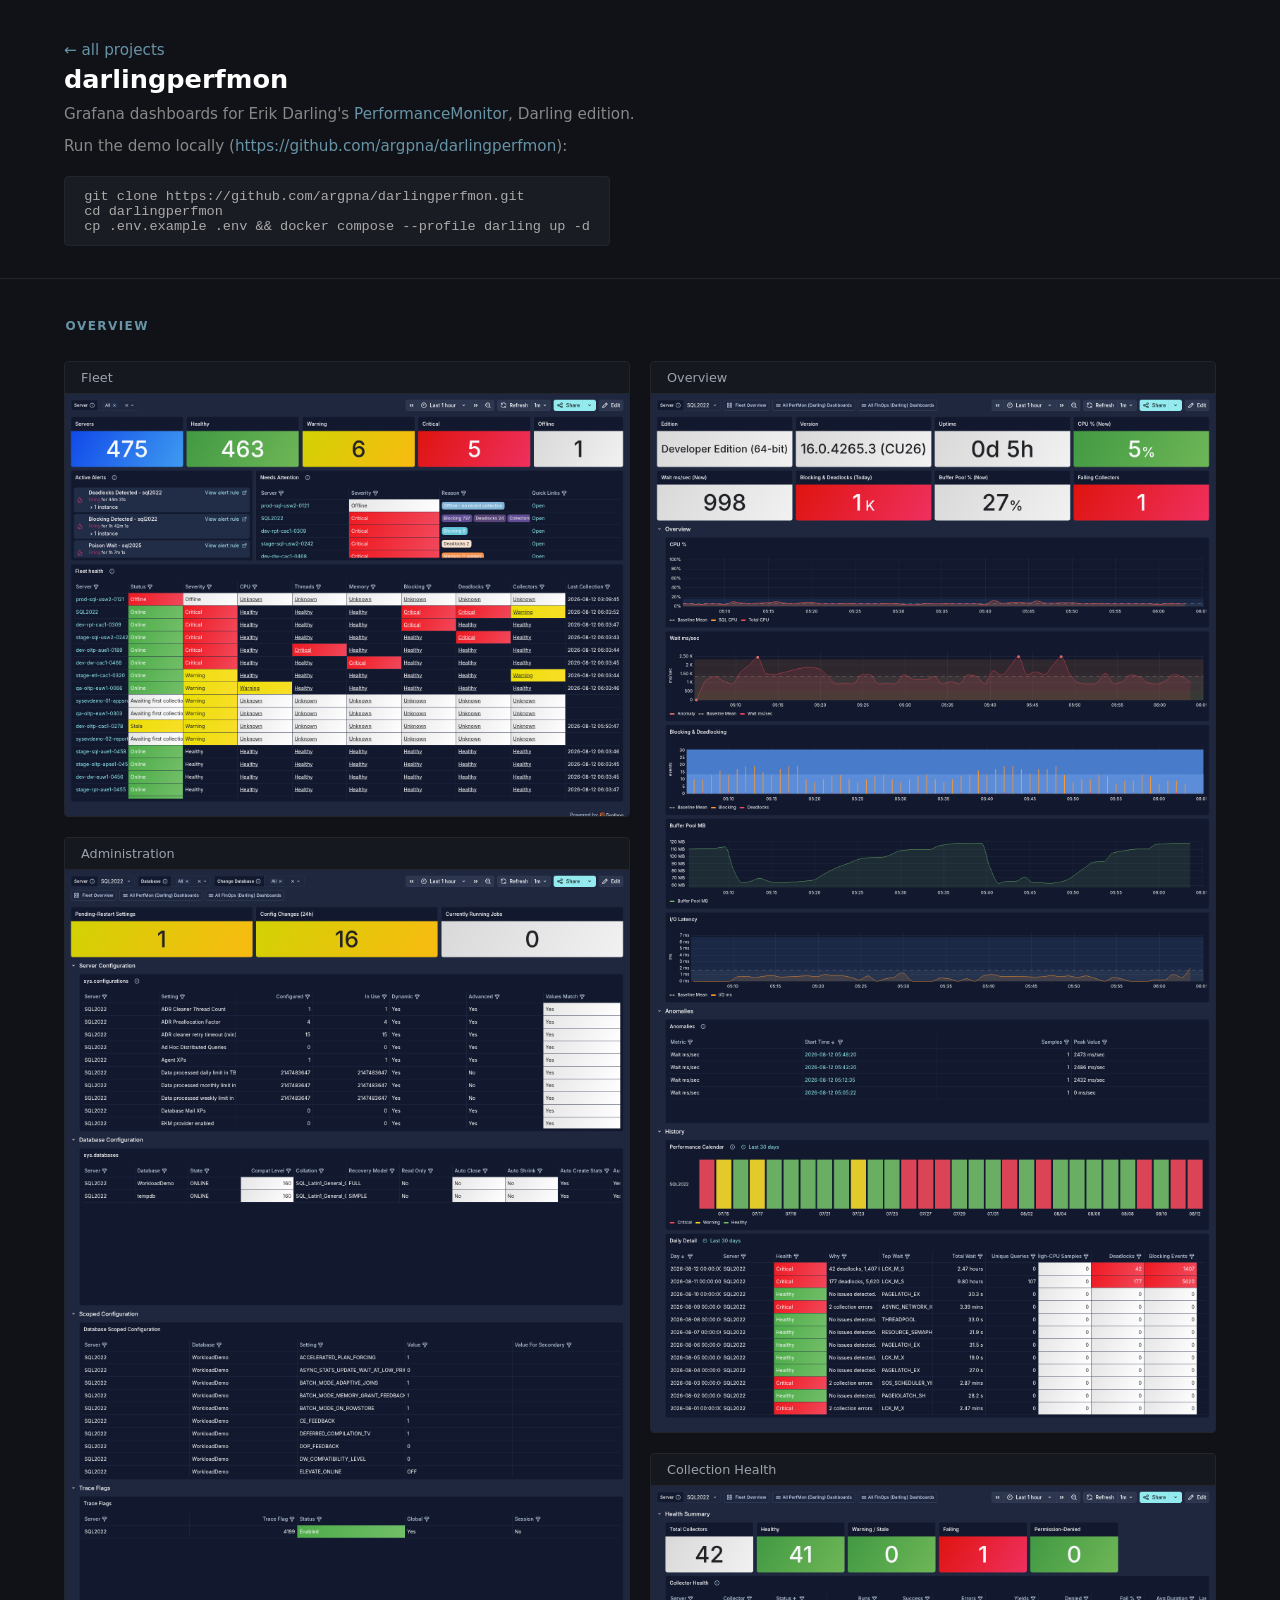
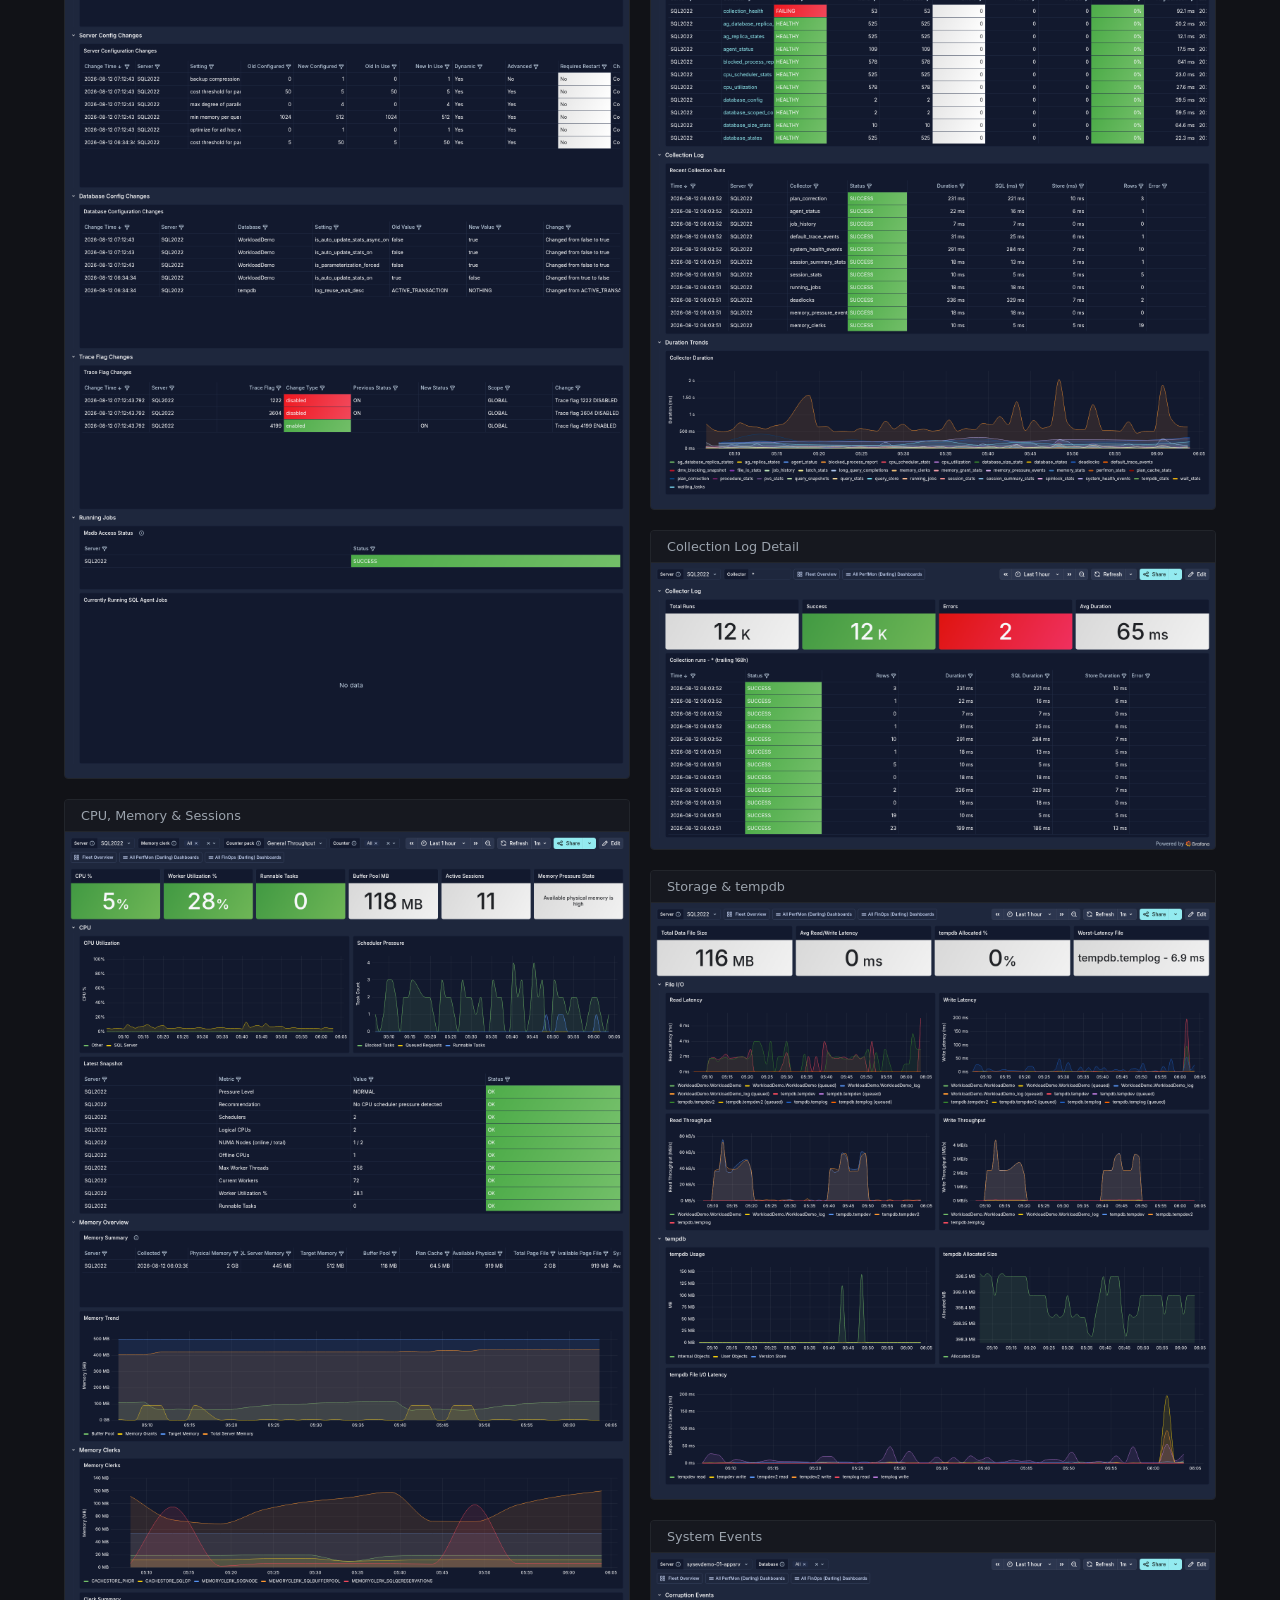
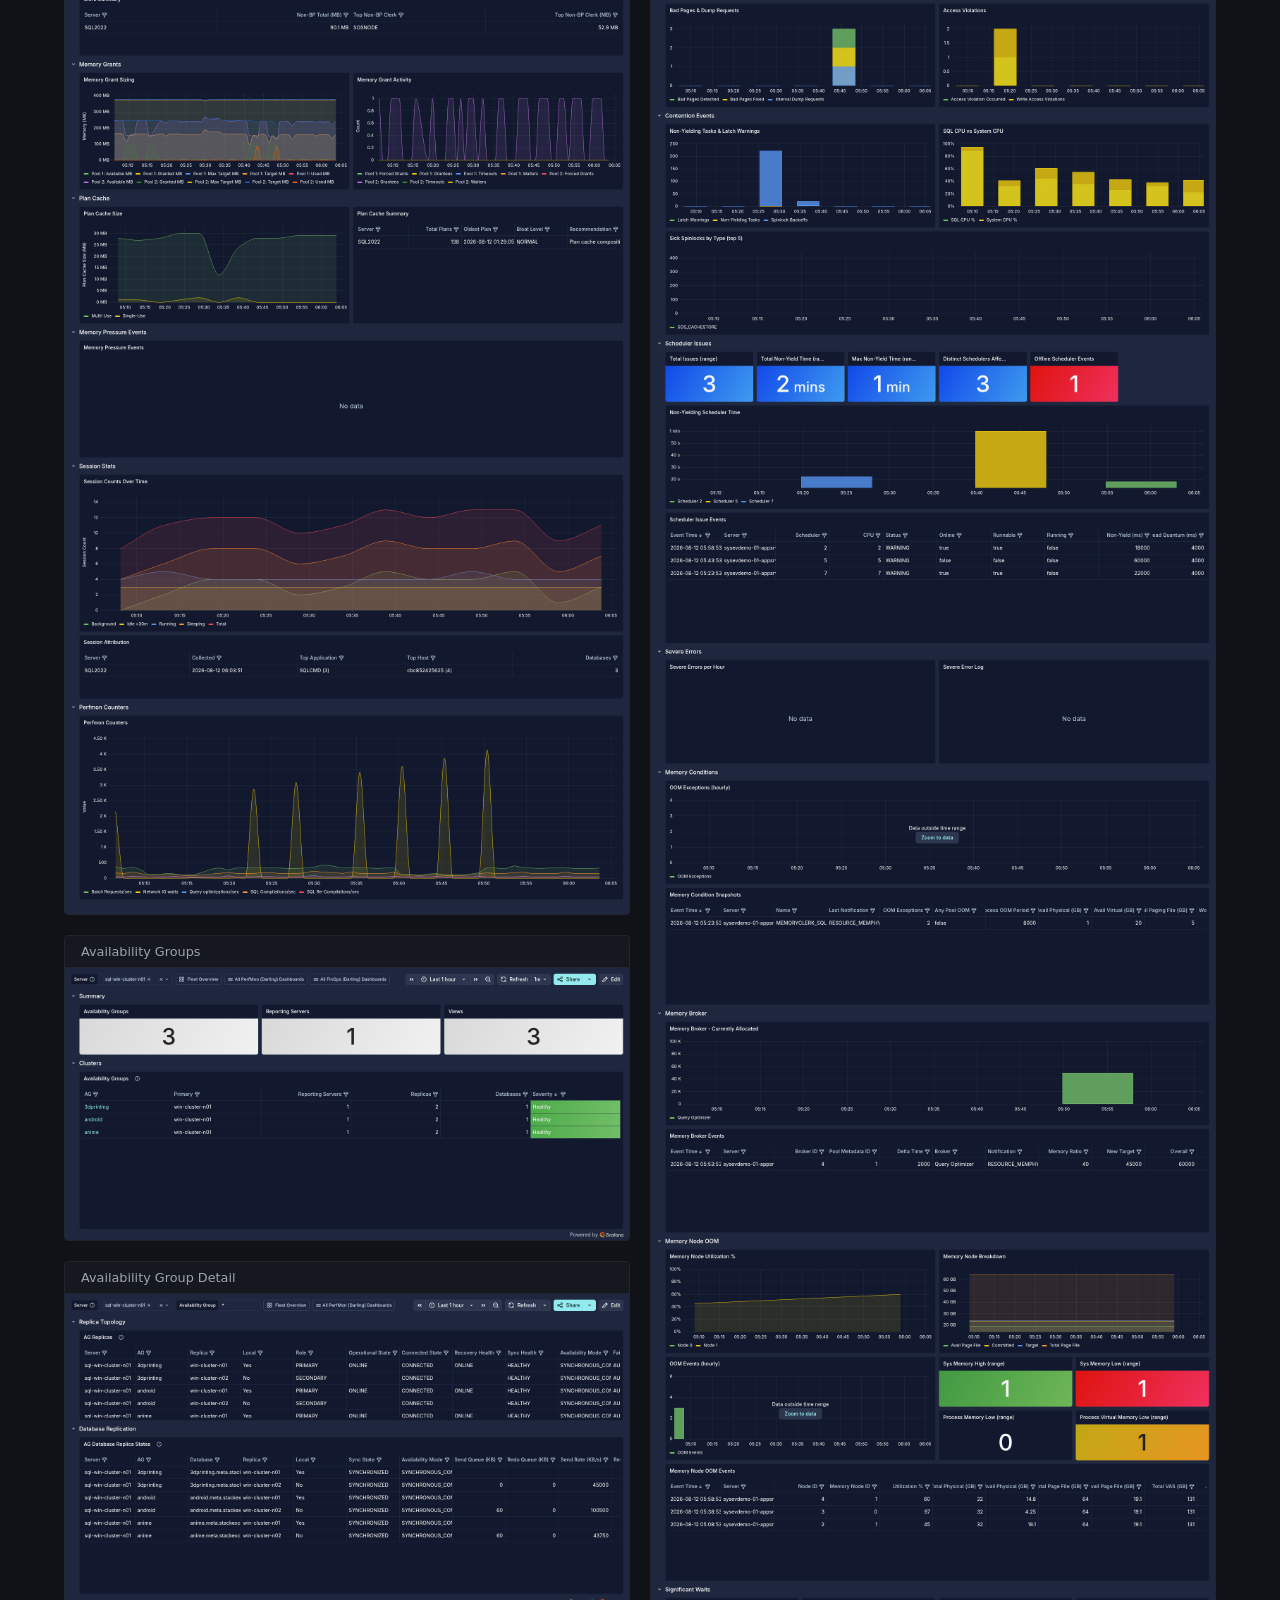
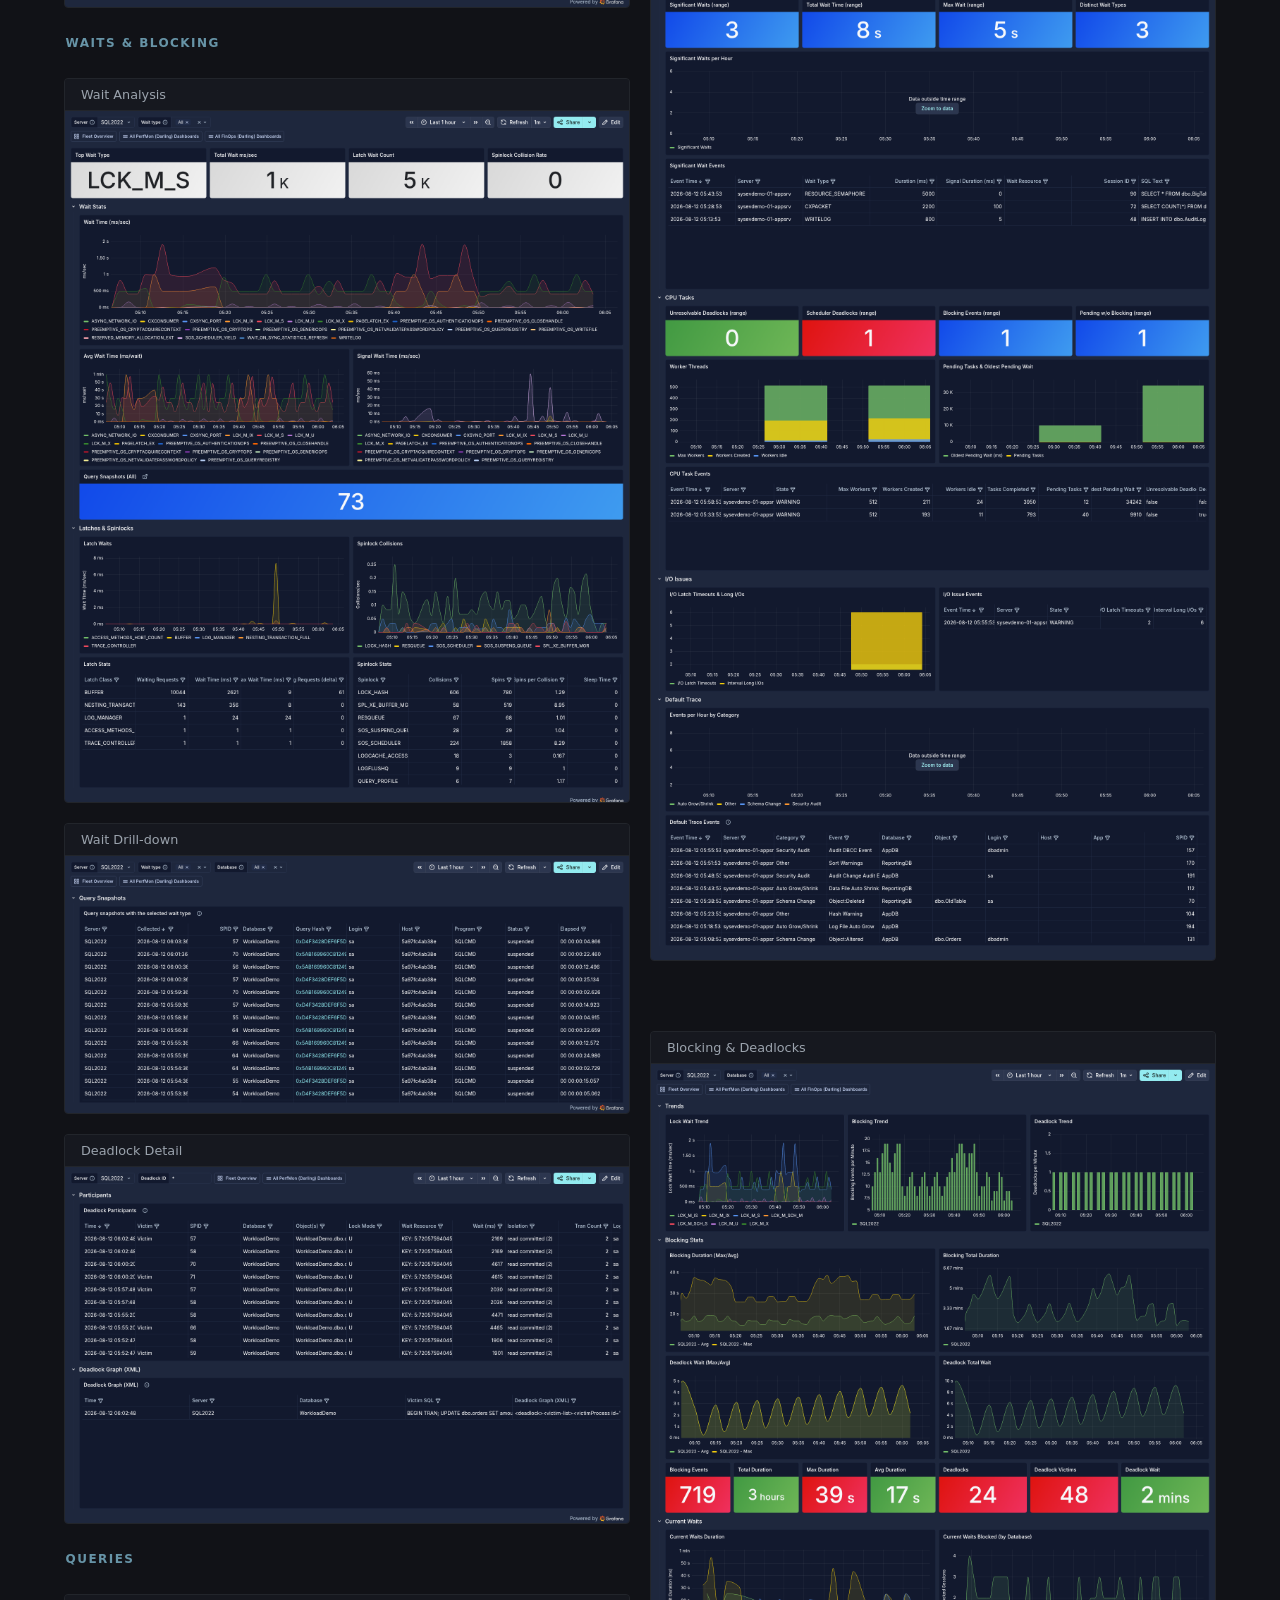
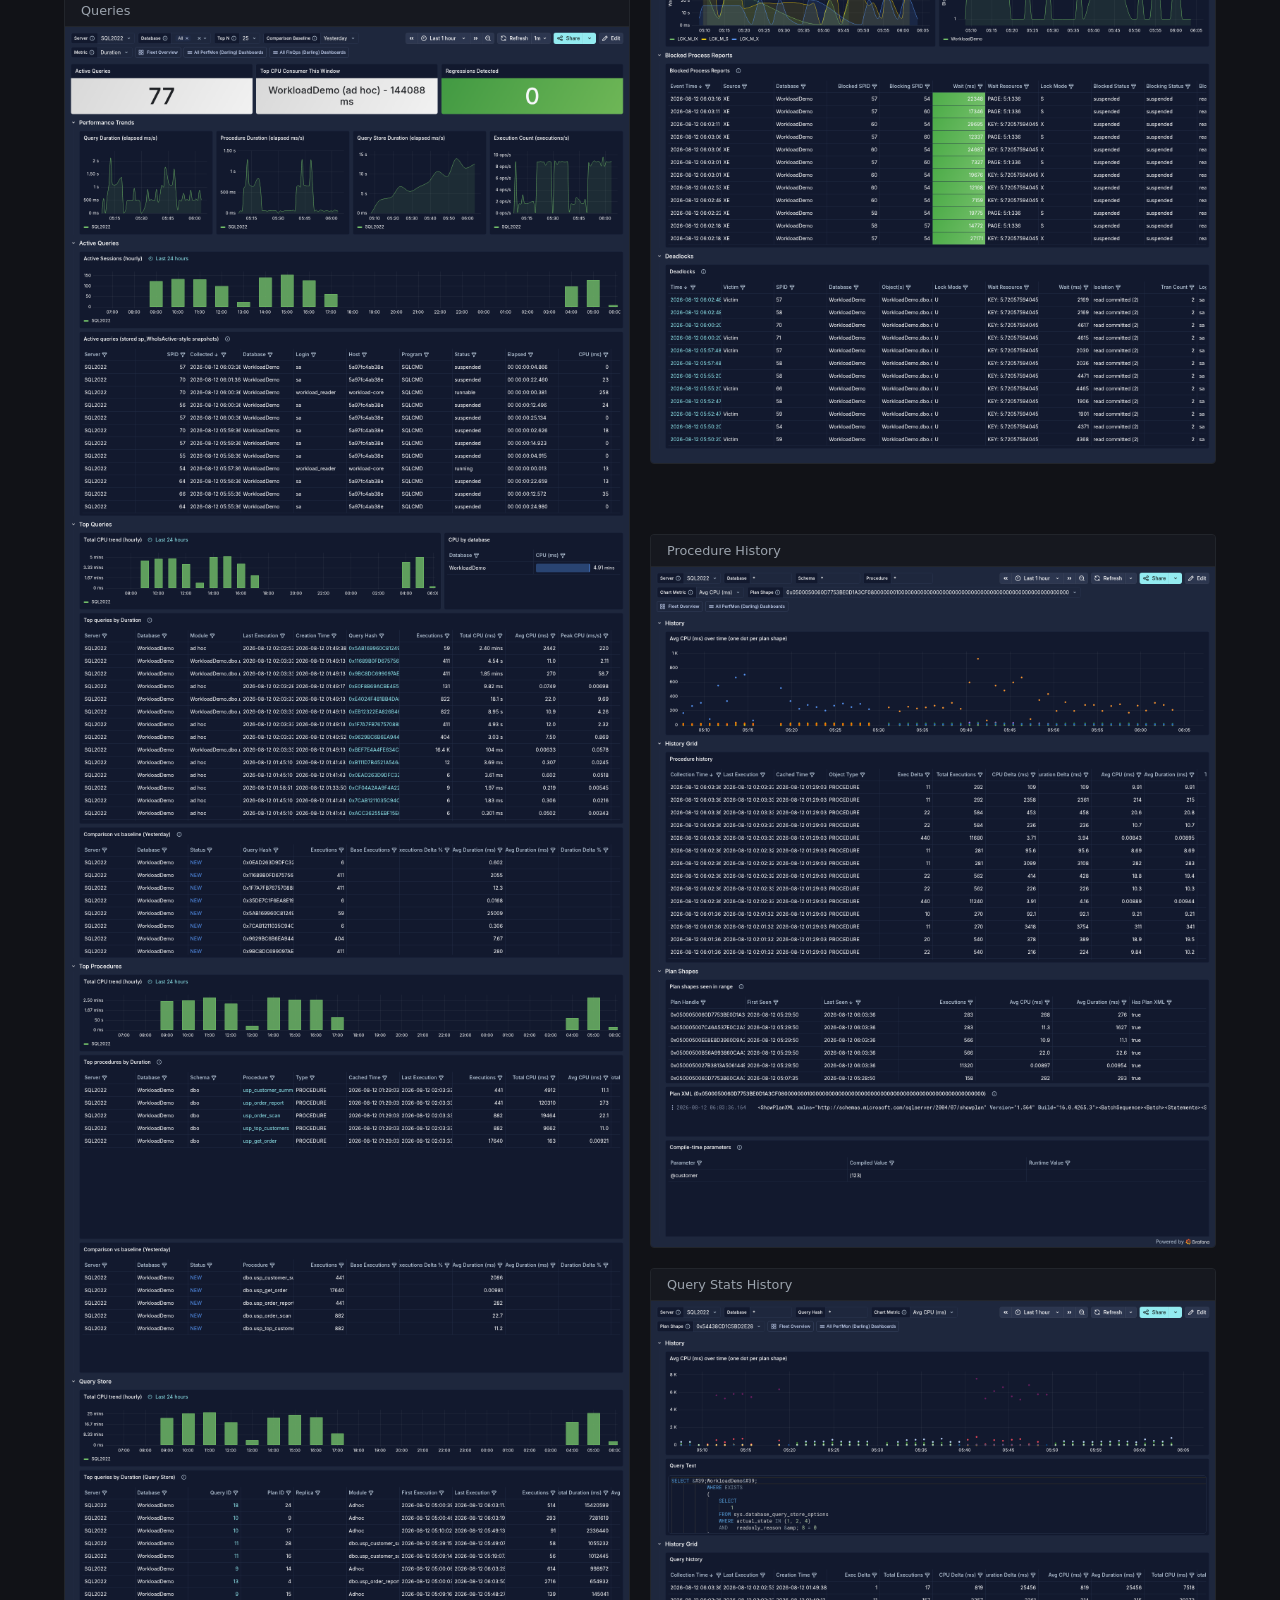
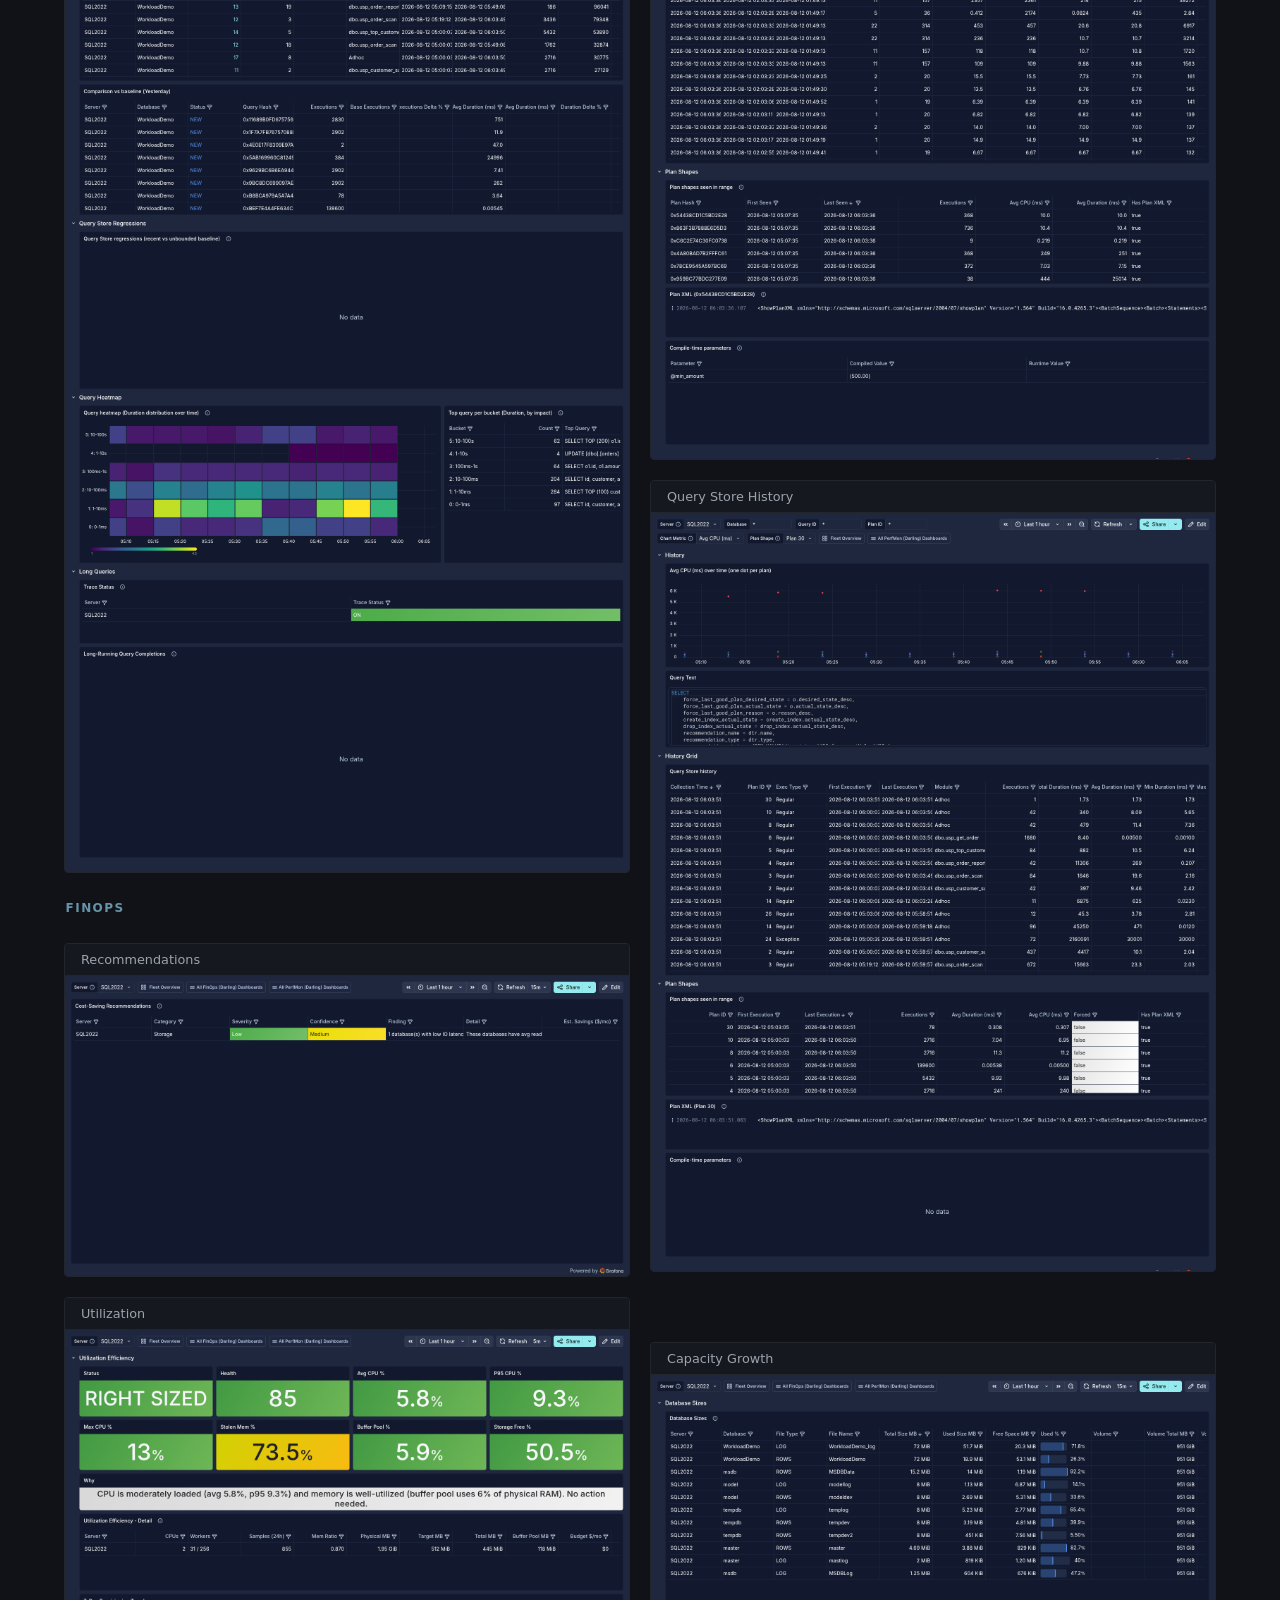
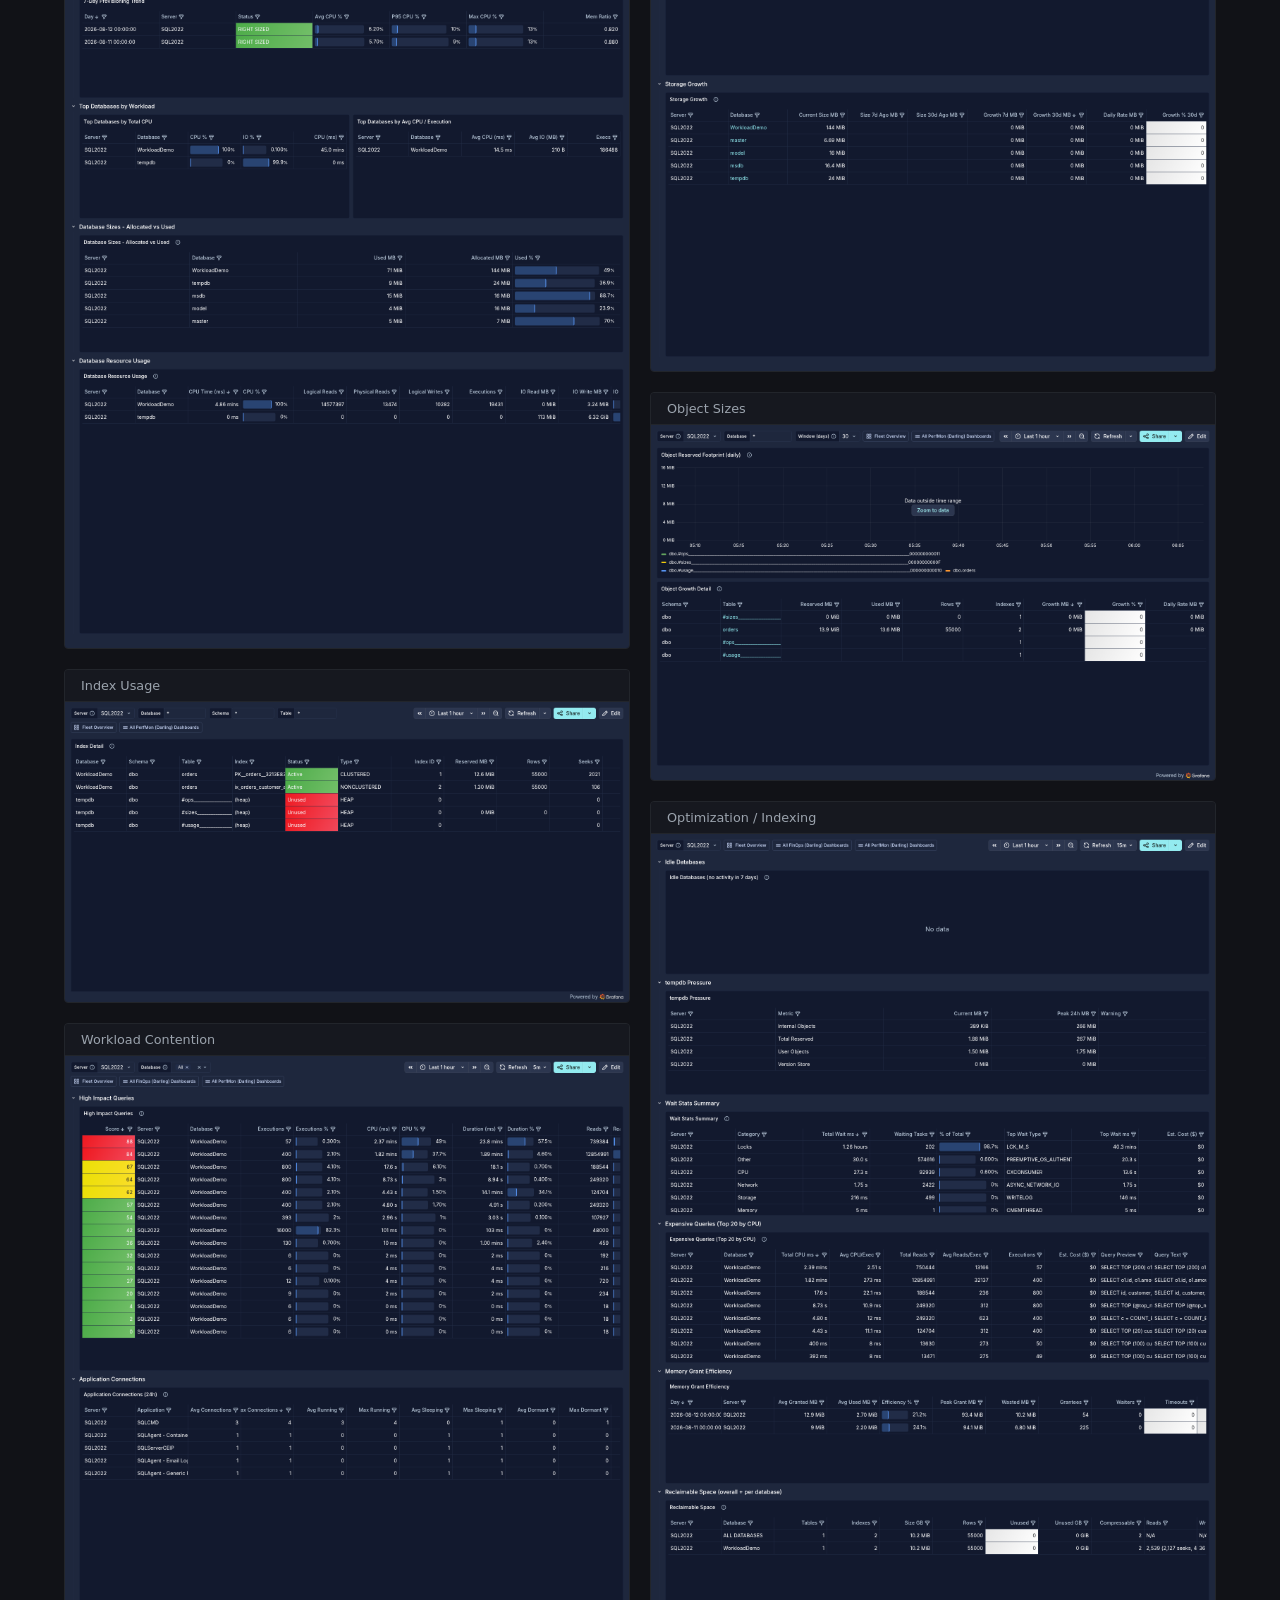
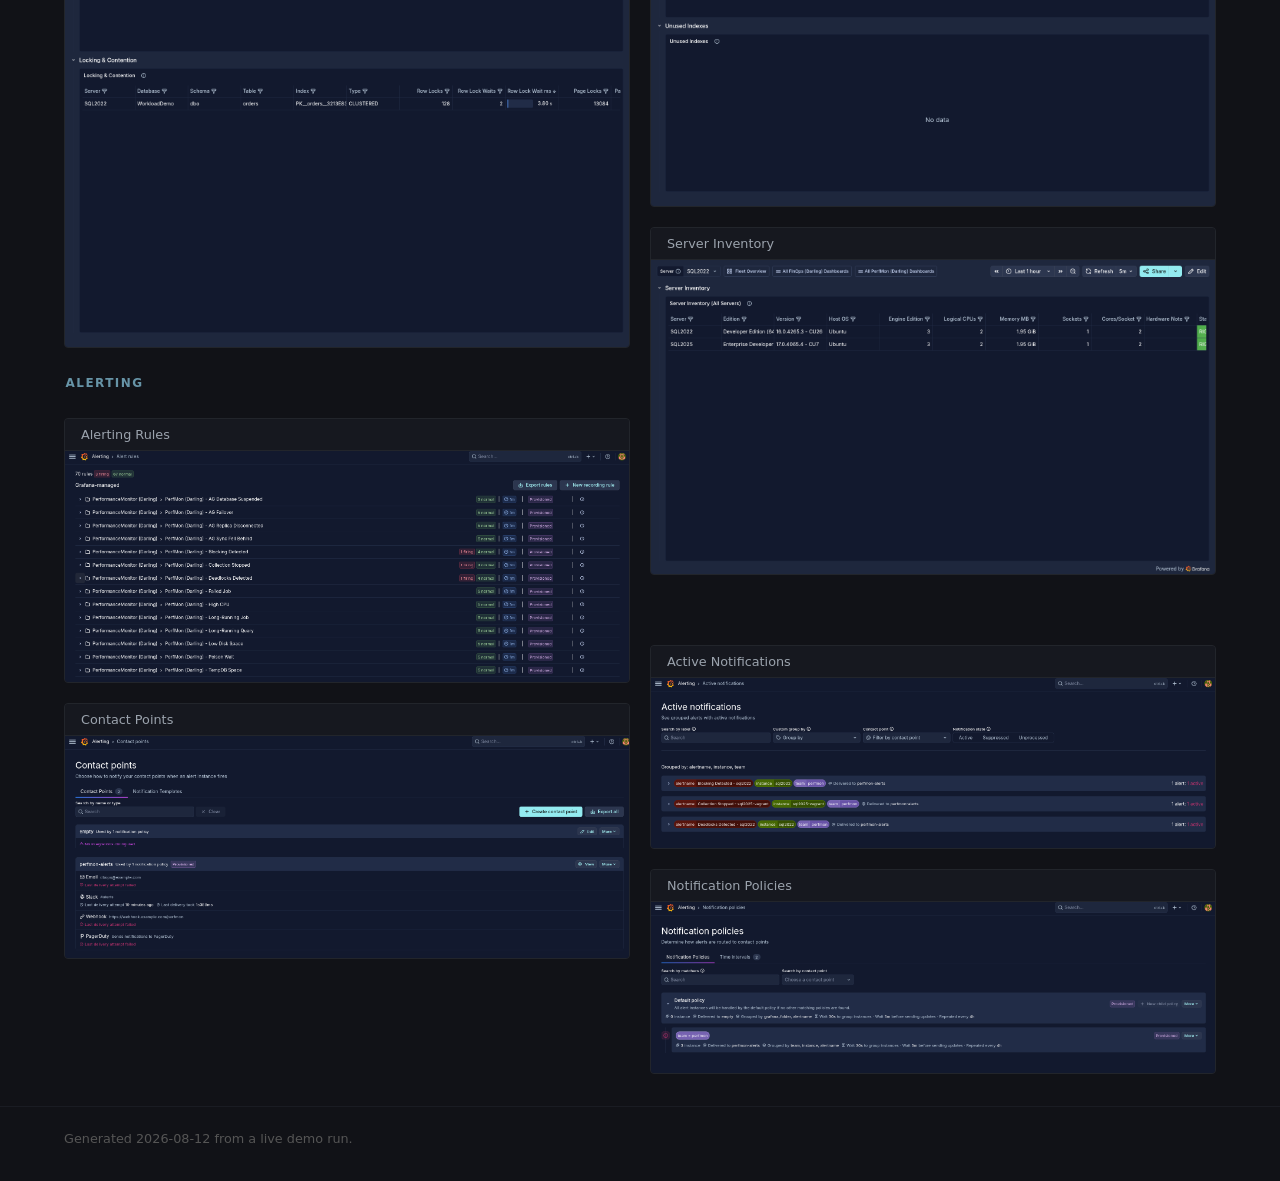
==== projects/darlingperfmon/index.html @ da2482ff "gallery 2026-08-12 10:16:53" ====
<!DOCTYPE html>
<html lang="en">
<head>
<meta charset="UTF-8">
<meta name="viewport" content="width=device-width, initial-scale=1">
<title>darlingperfmon - Dashboard Gallery</title>
<link rel="stylesheet" href="../../style.css">
</head>
<body>
<header>
  <p><a href="../../index.html">&larr; all projects</a></p>
  <h1>darlingperfmon</h1>
  <p>Grafana dashboards for Erik Darling's <a href="https://github.com/erikdarlingdata/PerformanceMonitor">PerformanceMonitor</a>, Darling edition.</p>
  <p>Run the demo locally (<a href="https://github.com/argpna/darlingperfmon">https://github.com/argpna/darlingperfmon</a>):</p>
  <div class="howto">git clone https://github.com/argpna/darlingperfmon.git<br>cd darlingperfmon<br>cp .env.example .env && docker compose --profile darling up -d</div>
</header>

<section><div class="masonry">
<div class="section-header flow-item">Overview</div>
<div class="card flow-item"><div class="card-title">Fleet</div><img src="screenshots/darling-fleet.png" alt="Fleet" loading="lazy" style="aspect-ratio:1600/1198"></div>
<div class="card flow-item"><div class="card-title">Overview</div><img src="screenshots/darling-overview.png" alt="Overview" loading="lazy" style="aspect-ratio:1600/2946"></div>
<div class="card flow-item"><div class="card-title">Administration</div><img src="screenshots/darling-administration.png" alt="Administration" loading="lazy" style="aspect-ratio:1600/4278"></div>
<div class="card flow-item"><div class="card-title">Collection Health</div><img src="screenshots/darling-collection-health.png" alt="Collection Health" loading="lazy" style="aspect-ratio:1600/1768"></div>
<div class="card flow-item"><div class="card-title">Collection Log Detail</div><img src="screenshots/darling-collection-log-detail.png" alt="Collection Log Detail" loading="lazy" style="aspect-ratio:1600/810"></div>
<div class="card flow-item"><div class="card-title">CPU, Memory & Sessions</div><img src="screenshots/darling-cpu-memory-sessions.png" alt="CPU, Memory & Sessions" loading="lazy" style="aspect-ratio:1600/4772"></div>
<div class="card flow-item"><div class="card-title">Storage & tempdb</div><img src="screenshots/darling-storage-tempdb.png" alt="Storage & tempdb" loading="lazy" style="aspect-ratio:1600/1692"></div>
<div class="card flow-item"><div class="card-title">System Events</div><img src="screenshots/darling-system-events.png" alt="System Events" loading="lazy" style="aspect-ratio:1600/7394"></div>
<div class="card flow-item"><div class="card-title">Availability Groups</div><img src="screenshots/darling-availability-groups.png" alt="Availability Groups" loading="lazy" style="aspect-ratio:1600/770"></div>
<div class="card flow-item"><div class="card-title">Availability Group Detail</div><img src="screenshots/darling-availability-group-detail.png" alt="Availability Group Detail" loading="lazy" style="aspect-ratio:1600/890"></div>
<div class="section-header flow-item">Waits & Blocking</div>
<div class="card flow-item"><div class="card-title">Wait Analysis</div><img src="screenshots/darling-wait-analysis.png" alt="Wait Analysis" loading="lazy" style="aspect-ratio:1600/1960"></div>
<div class="card flow-item"><div class="card-title">Wait Drill-down</div><img src="screenshots/darling-wait-drill-down.png" alt="Wait Drill-down" loading="lazy" style="aspect-ratio:1600/730"></div>
<div class="card flow-item"><div class="card-title">Blocking & Deadlocks</div><img src="screenshots/darling-blocking-deadlocks.png" alt="Blocking & Deadlocks" loading="lazy" style="aspect-ratio:1600/2834"></div>
<div class="card flow-item"><div class="card-title">Deadlock Detail</div><img src="screenshots/darling-deadlock-detail.png" alt="Deadlock Detail" loading="lazy" style="aspect-ratio:1600/1008"></div>
<div class="section-header flow-item">Queries</div>
<div class="card flow-item"><div class="card-title">Queries</div><img src="screenshots/darling-queries.png" alt="Queries" loading="lazy" style="aspect-ratio:1600/6938"></div>
<div class="card flow-item"><div class="card-title">Procedure History</div><img src="screenshots/darling-procedure-history.png" alt="Procedure History" loading="lazy" style="aspect-ratio:1600/1930"></div>
<div class="card flow-item"><div class="card-title">Query Stats History</div><img src="screenshots/darling-query-stats-history.png" alt="Query Stats History" loading="lazy" style="aspect-ratio:1600/2150"></div>
<div class="card flow-item"><div class="card-title">Query Store History</div><img src="screenshots/darling-query-store-history.png" alt="Query Store History" loading="lazy" style="aspect-ratio:1600/2150"></div>
<div class="section-header flow-item">FinOps</div>
<div class="card flow-item"><div class="card-title">Recommendations</div><img src="screenshots/darling-finops-recommendations.png" alt="Recommendations" loading="lazy" style="aspect-ratio:1600/850"></div>
<div class="card flow-item"><div class="card-title">Utilization</div><img src="screenshots/darling-finops-utilization.png" alt="Utilization" loading="lazy" style="aspect-ratio:1600/2604"></div>
<div class="card flow-item"><div class="card-title">Capacity Growth</div><img src="screenshots/darling-finops-capacity-growth.png" alt="Capacity Growth" loading="lazy" style="aspect-ratio:1600/1692"></div>
<div class="card flow-item"><div class="card-title">Object Sizes</div><img src="screenshots/darling-finops-object-sizes.png" alt="Object Sizes" loading="lazy" style="aspect-ratio:1600/1008"></div>
<div class="card flow-item"><div class="card-title">Index Usage</div><img src="screenshots/darling-finops-index-usage.png" alt="Index Usage" loading="lazy" style="aspect-ratio:1600/850"></div>
<div class="card flow-item"><div class="card-title">Optimization / Indexing</div><img src="screenshots/darling-finops-optimization-indexing.png" alt="Optimization / Indexing" loading="lazy" style="aspect-ratio:1600/2756"></div>
<div class="card flow-item"><div class="card-title">Workload Contention</div><img src="screenshots/darling-finops-workload-contention.png" alt="Workload Contention" loading="lazy" style="aspect-ratio:1600/2530"></div>
<div class="card flow-item"><div class="card-title">Server Inventory</div><img src="screenshots/darling-finops-server-inventory.png" alt="Server Inventory" loading="lazy" style="aspect-ratio:1600/890"></div>
<div class="section-header flow-item">Alerting</div>
<div class="card flow-item"><div class="card-title">Alerting Rules</div><img src="screenshots/page-alert-rules.png" alt="Alerting Rules" loading="lazy" style="aspect-ratio:1917/785"></div>
<div class="card flow-item"><div class="card-title">Active Notifications</div><img src="screenshots/page-active-notifications.png" alt="Active Notifications" loading="lazy" style="aspect-ratio:1916/580"></div>
<div class="card flow-item"><div class="card-title">Contact Points</div><img src="screenshots/page-contact-points.png" alt="Contact Points" loading="lazy" style="aspect-ratio:1903/747"></div>
<div class="card flow-item"><div class="card-title">Notification Policies</div><img src="screenshots/page-notification-policies.png" alt="Notification Policies" loading="lazy" style="aspect-ratio:1916/580"></div>
</div></section>

<footer>Generated 2026-08-12 from a live demo run.</footer>
<script src="../../gallery.js" defer></script>
</body>
</html>
---- style.css ----
*, *::before, *::after { box-sizing: border-box; }

body {
  background: #111217;
  color: #d0d0d0;
  font-family: Inter, system-ui, -apple-system, sans-serif;
  margin: 0;
  padding: 0;
}

header {
  padding: 2rem 4rem;
  border-bottom: 1px solid #22252b;
}
header h1 {
  margin: 0 0 .5rem;
  font-size: 1.6rem;
  color: #fff;
  font-weight: 600;
}
header p {
  margin: .4rem 0 0;
  max-width: 64ch;
  line-height: 1.7;
  color: #888;
  font-size: .95rem;
}
header a { color: #6794a7; text-decoration: none; }
header a:hover { text-decoration: underline; }

.howto {
  background: #1a1c23;
  border: 1px solid #22252b;
  border-radius: 4px;
  padding: .7rem 1.2rem;
  font-family: ui-monospace, monospace;
  font-size: .85rem;
  color: #aaa;
  display: inline-block;
  margin-top: 1rem;
}

section {
  padding: 2rem 4rem;
  border-bottom: 1px solid #1a1c23;
}
section:last-of-type { border-bottom: none; }

.grid {
  display: flex;
  flex-wrap: wrap;
  gap: 1.25rem;
}
.grid .card { flex: 1 1 320px; }

.masonry {
  display: flex;
  flex-direction: column;
  gap: 1.25rem;
}
.masonry.masonry-ready {
  flex-direction: row;
  align-items: flex-start;
}
.masonry-col {
  flex: 1 1 0;
  min-width: 0;
  display: flex;
  flex-direction: column;
  gap: 1.25rem;
}
.section-header {
  font-size: .75rem;
  text-transform: uppercase;
  letter-spacing: .12em;
  color: #6794a7;
  font-weight: 600;
  padding: .5rem .1rem;
}

.card {
  border: 1px solid #22252b;
  border-radius: 4px;
  overflow: hidden;
  background: #1a1c23;
}
.card-title {
  padding: .5rem 1rem;
  font-size: .8rem;
  color: #9ba3ad;
  background: #16181f;
  border-bottom: 1px solid #22252b;
}
.card-title a { color: inherit; text-decoration: underline; text-decoration-color: #454952; }
.card-title a:hover { text-decoration-color: inherit; }
.card img {
  width: 100%;
  display: block;
}
.card p {
  padding: 0 1rem 1rem;
  margin: .5rem 0 0;
  font-size: .85rem;
  line-height: 1.6;
  color: #aaa;
}
.missing {
  padding: 2rem;
  color: #555;
  font-size: .85rem;
  font-style: italic;
  text-align: center;
}

footer {
  padding: 1.5rem 4rem 2rem;
  color: #555;
  font-size: .8rem;
  border-top: 1px solid #1a1c23;
}

@media (max-width: 800px) {
  header, section, footer { padding: 1.5rem; }
}
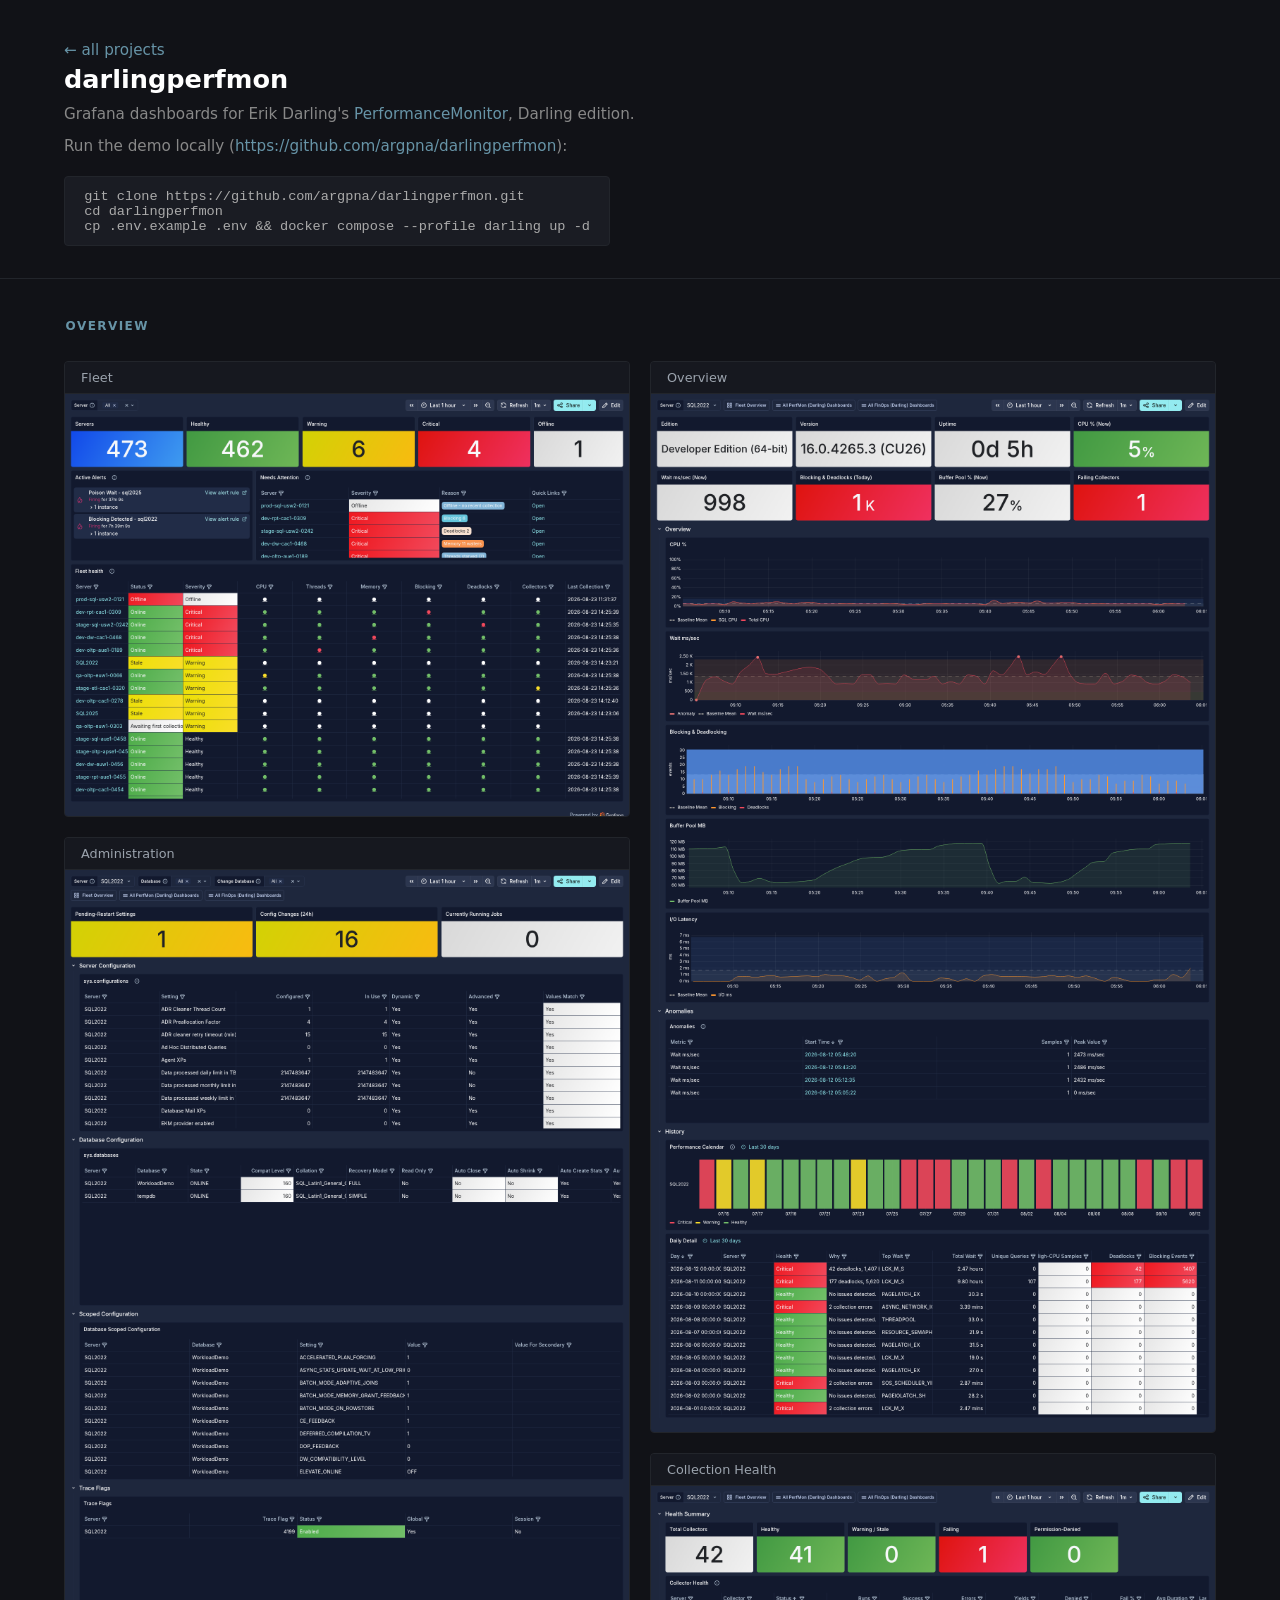
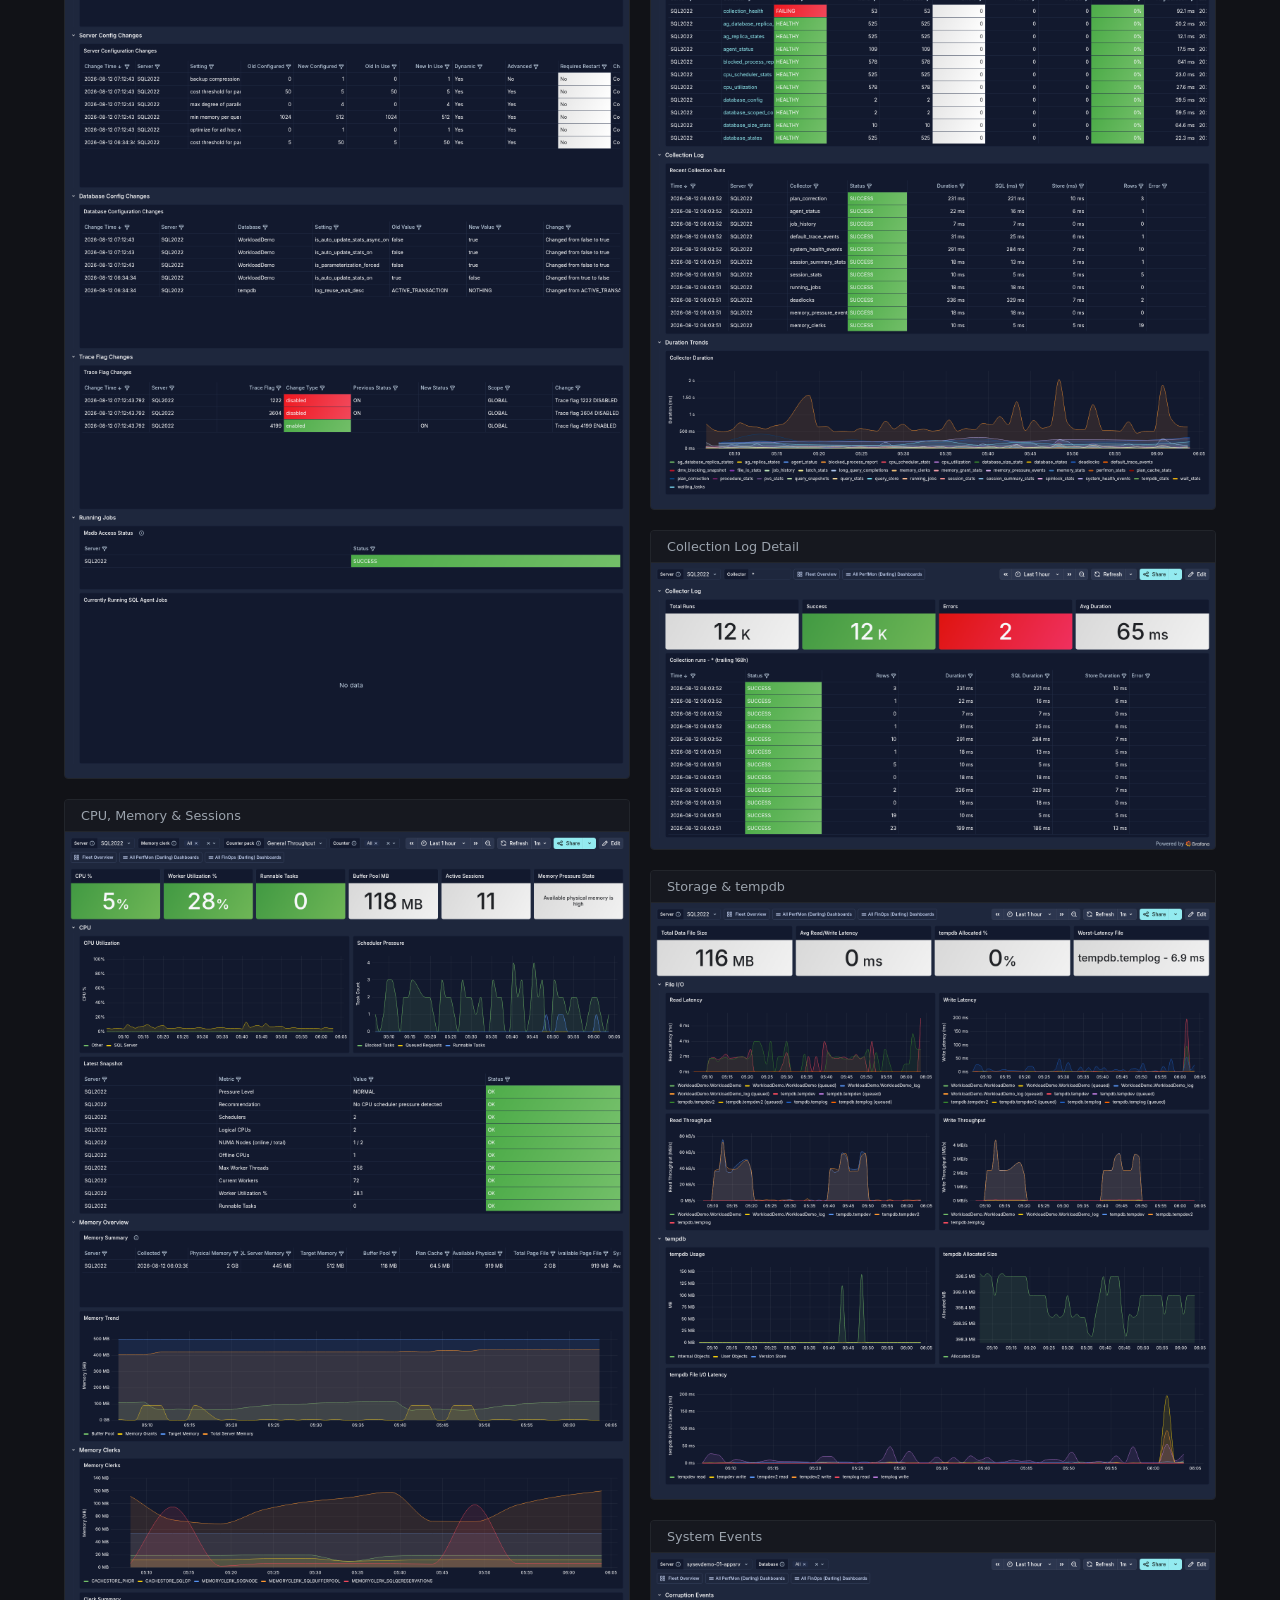
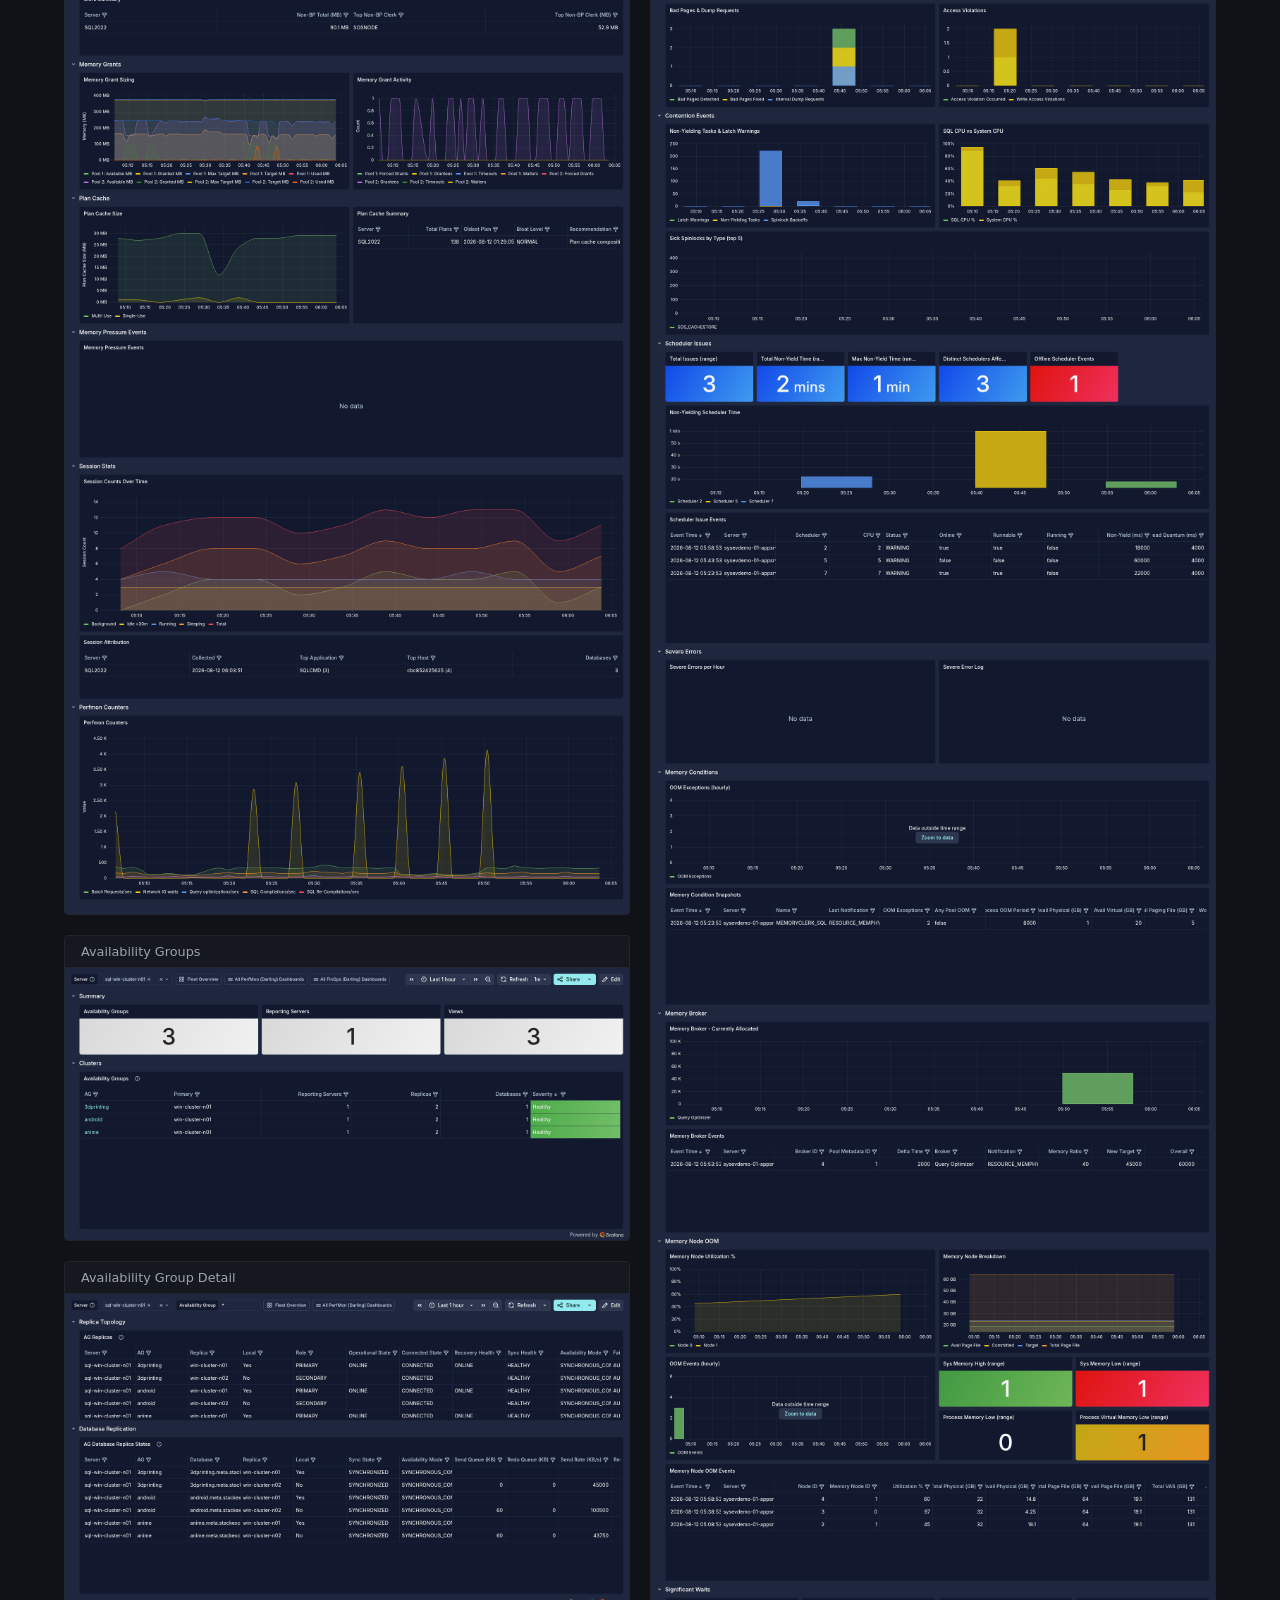
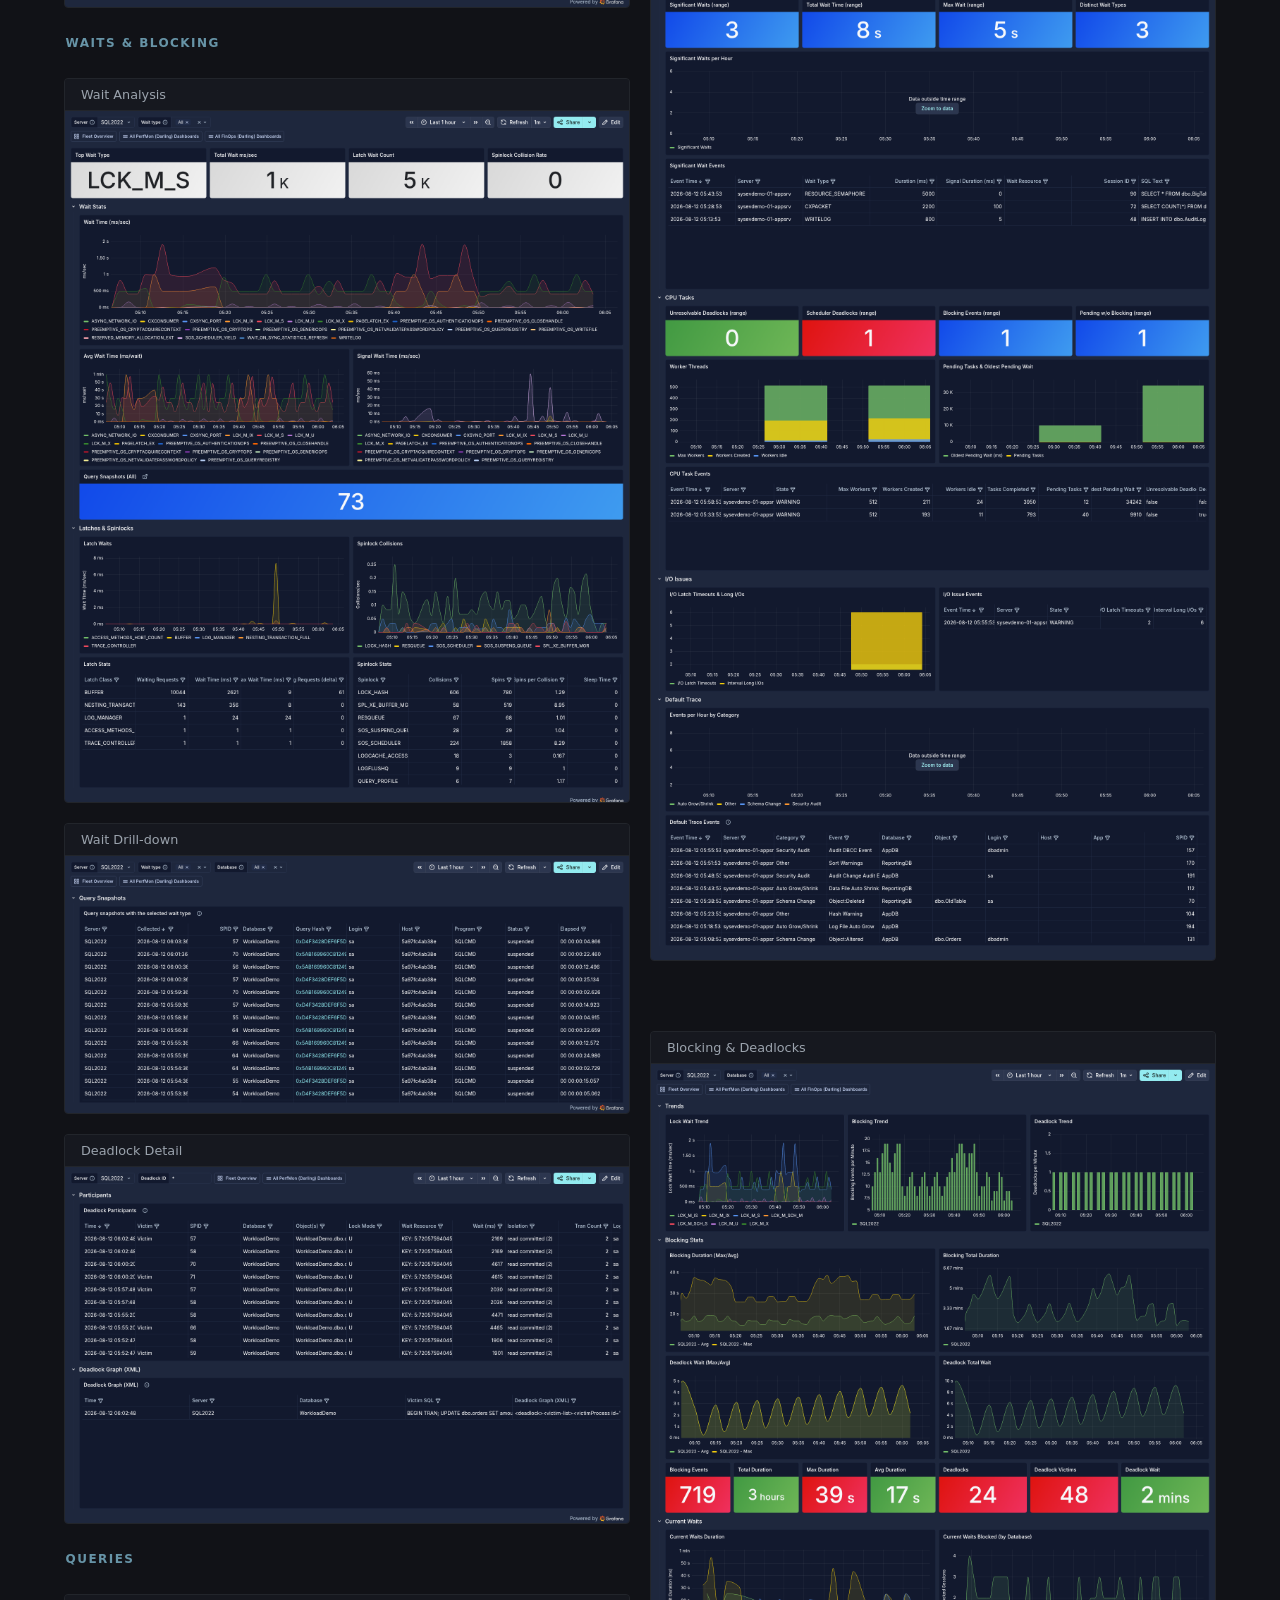
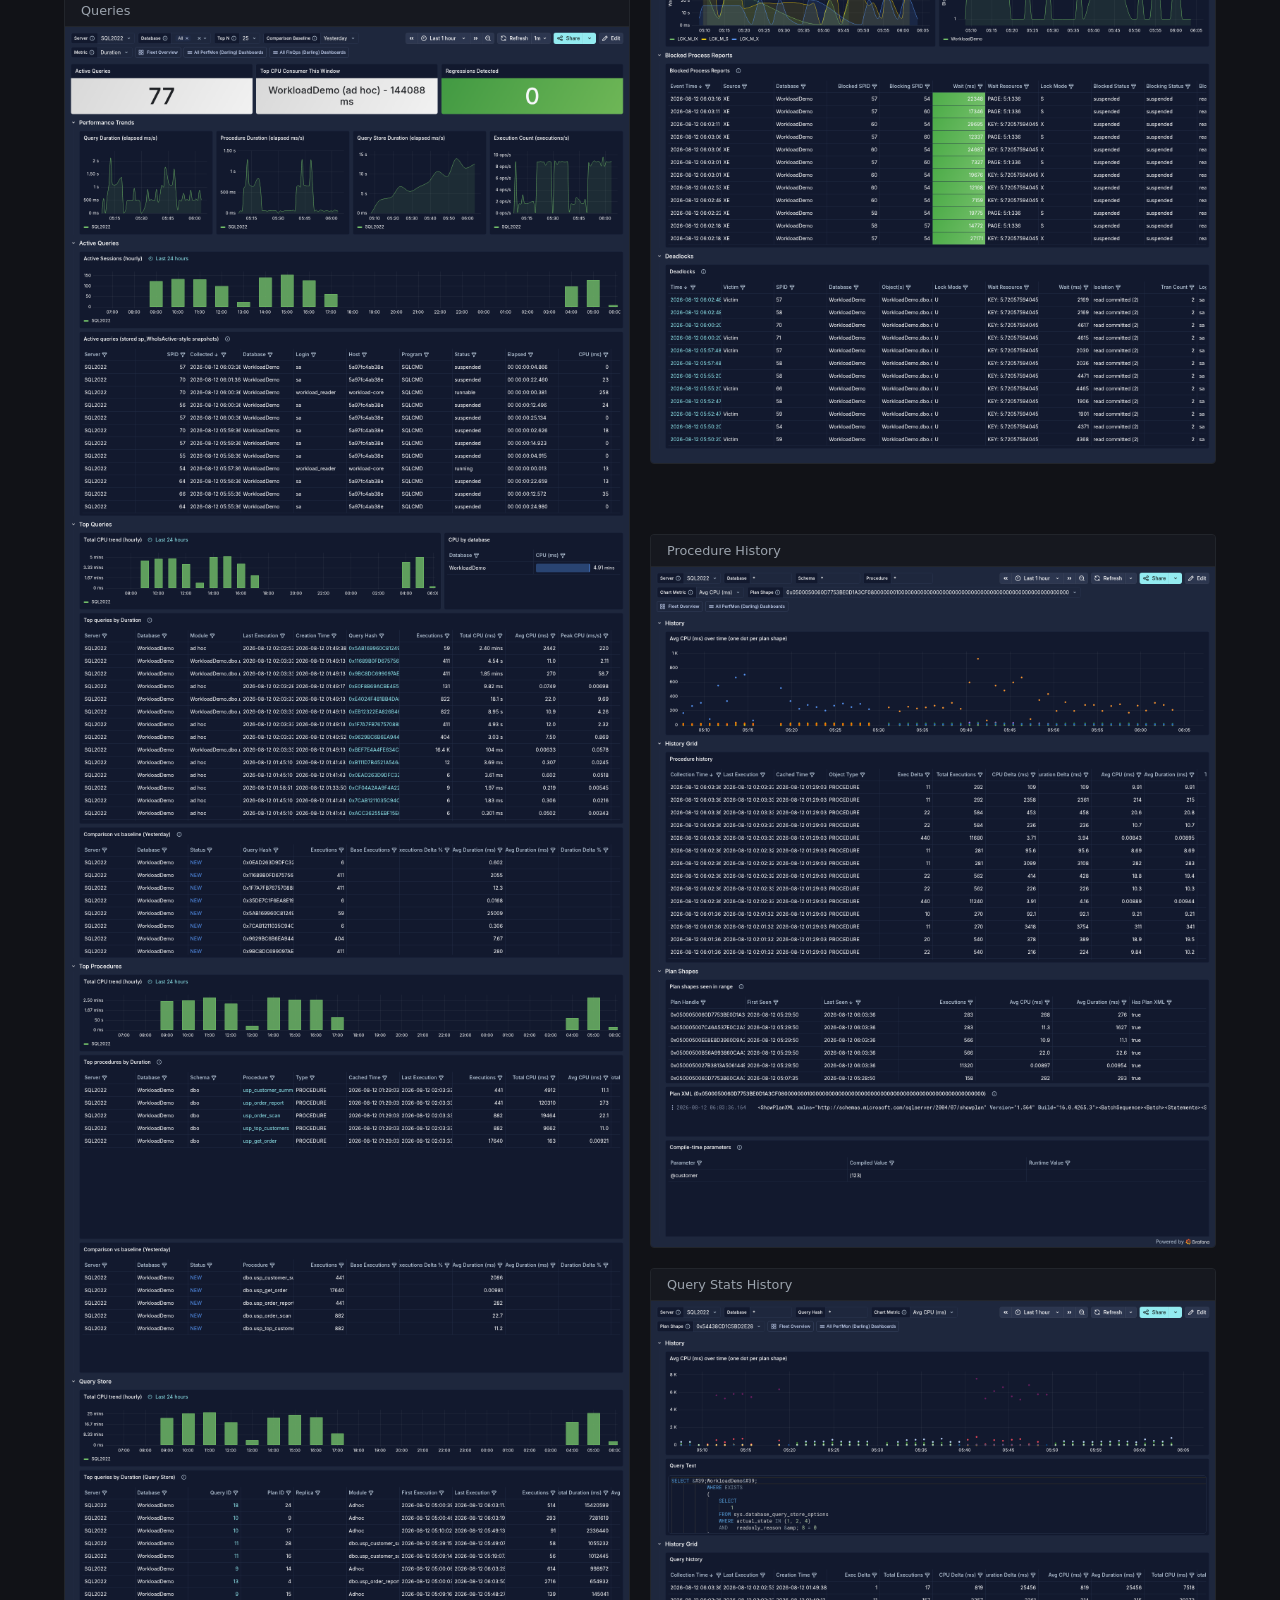
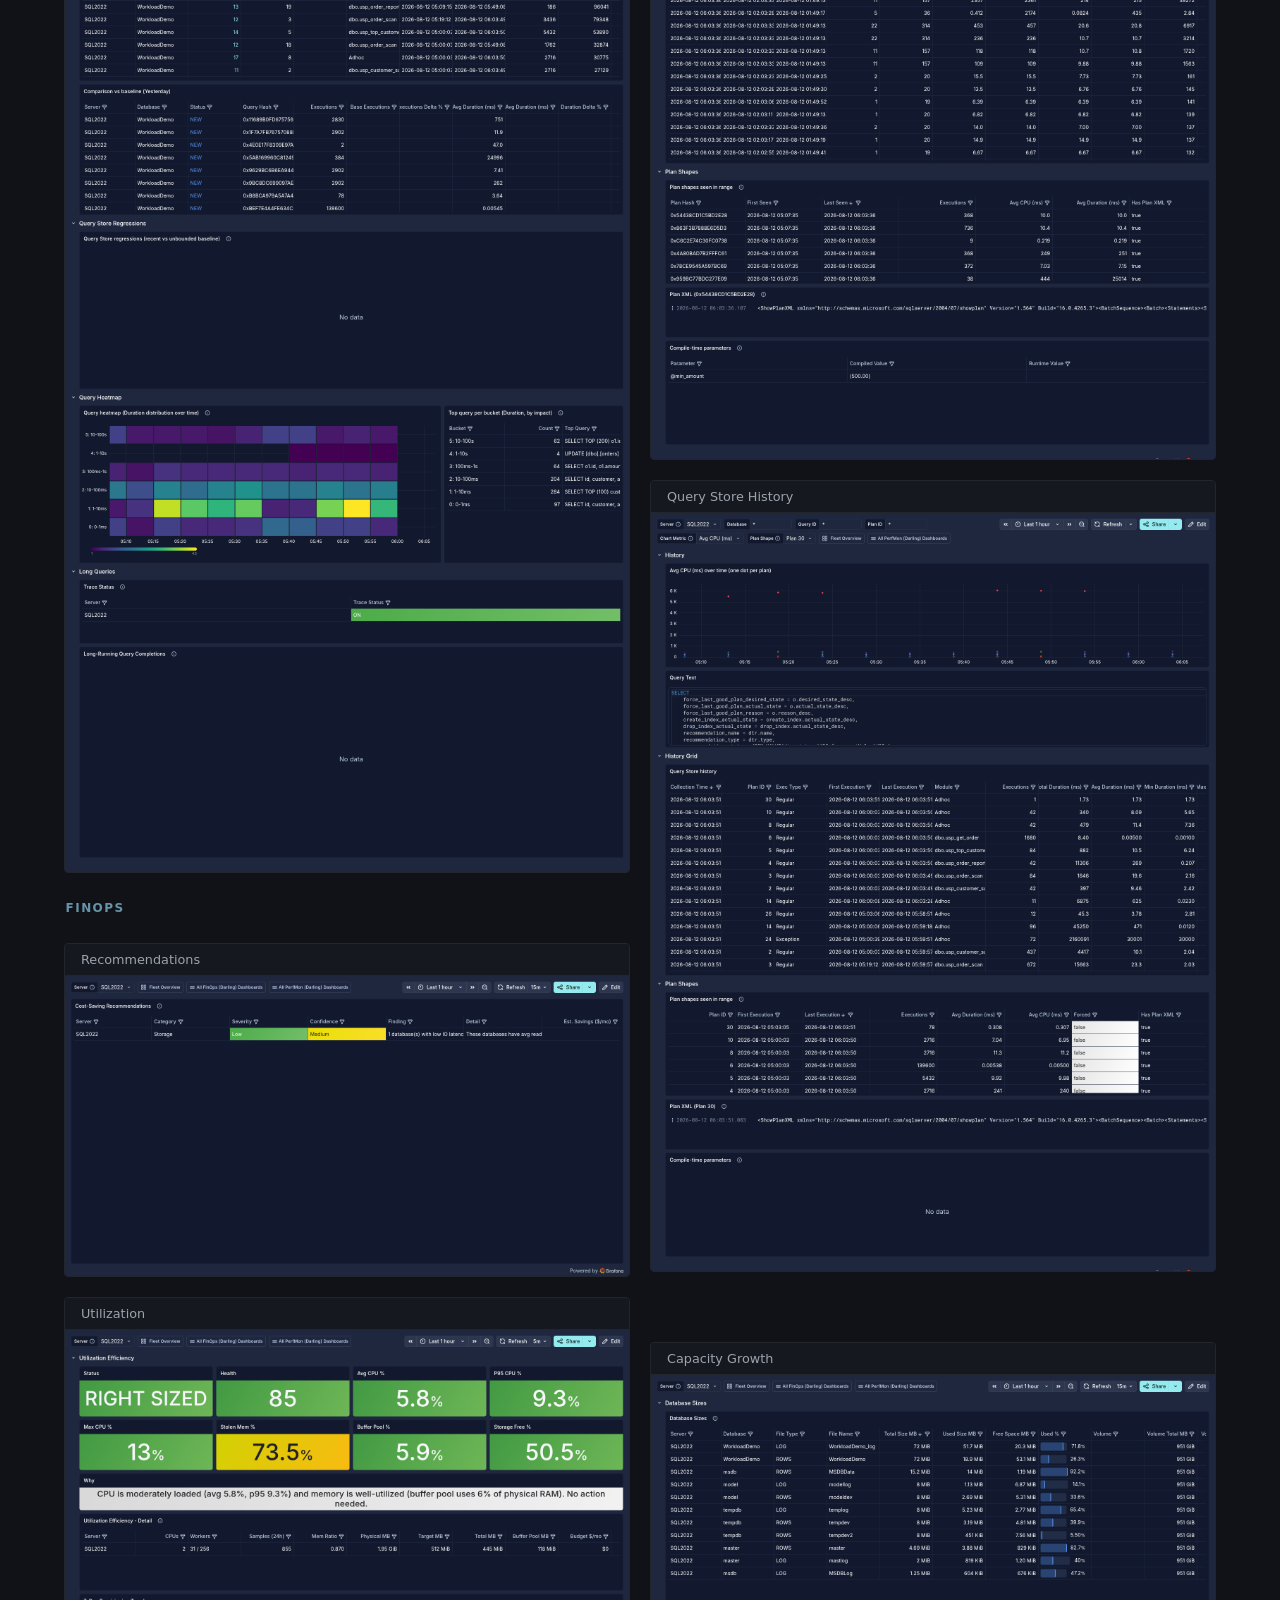
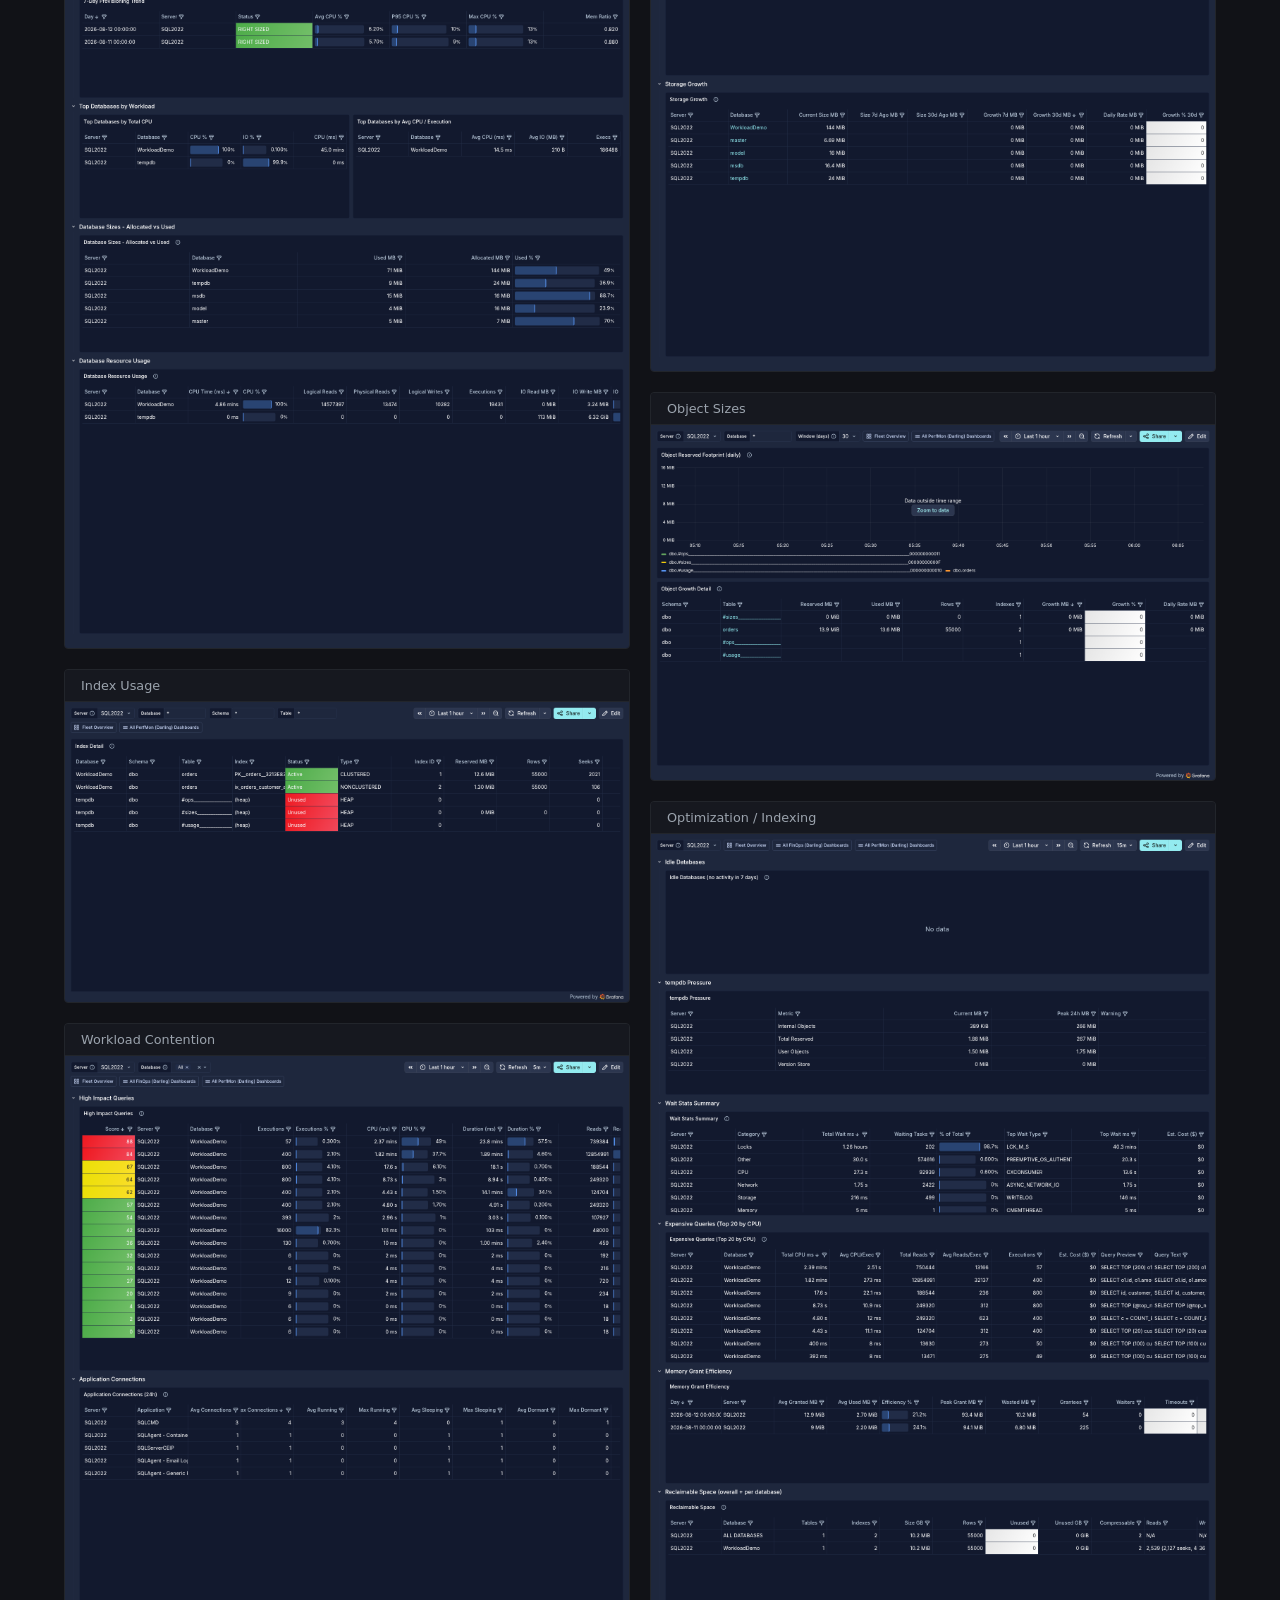
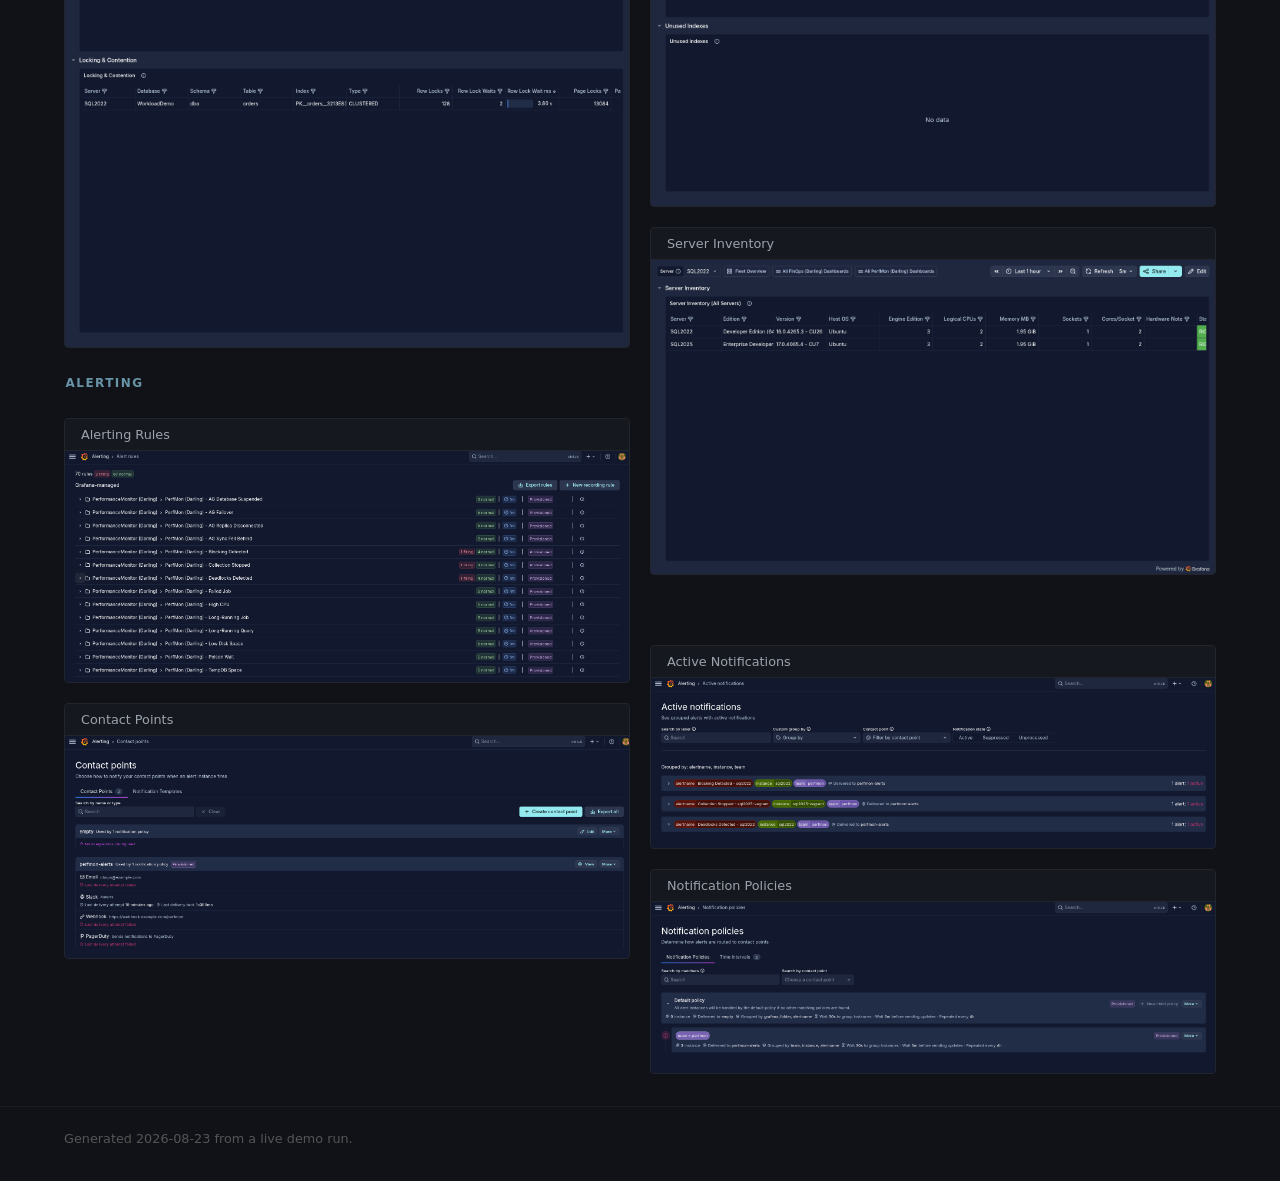
==== commit d9a291b5: "gallery 2026-10-06 13:06:21" ====
--- a/projects/darlingperfmon/index.html
+++ b/projects/darlingperfmon/index.html
@@ -53,7 +53,7 @@
 <div class="card flow-item"><div class="card-title">Notification Policies</div><img src="screenshots/page-notification-policies.png" alt="Notification Policies" loading="lazy" style="aspect-ratio:1916/580"></div>
 </div></section>
 
-<footer>Generated 2026-08-12 from a live demo run.</footer>
+<footer>Generated 2026-08-23 from a live demo run.</footer>
 <script src="../../gallery.js" defer></script>
 </body>
 </html>
